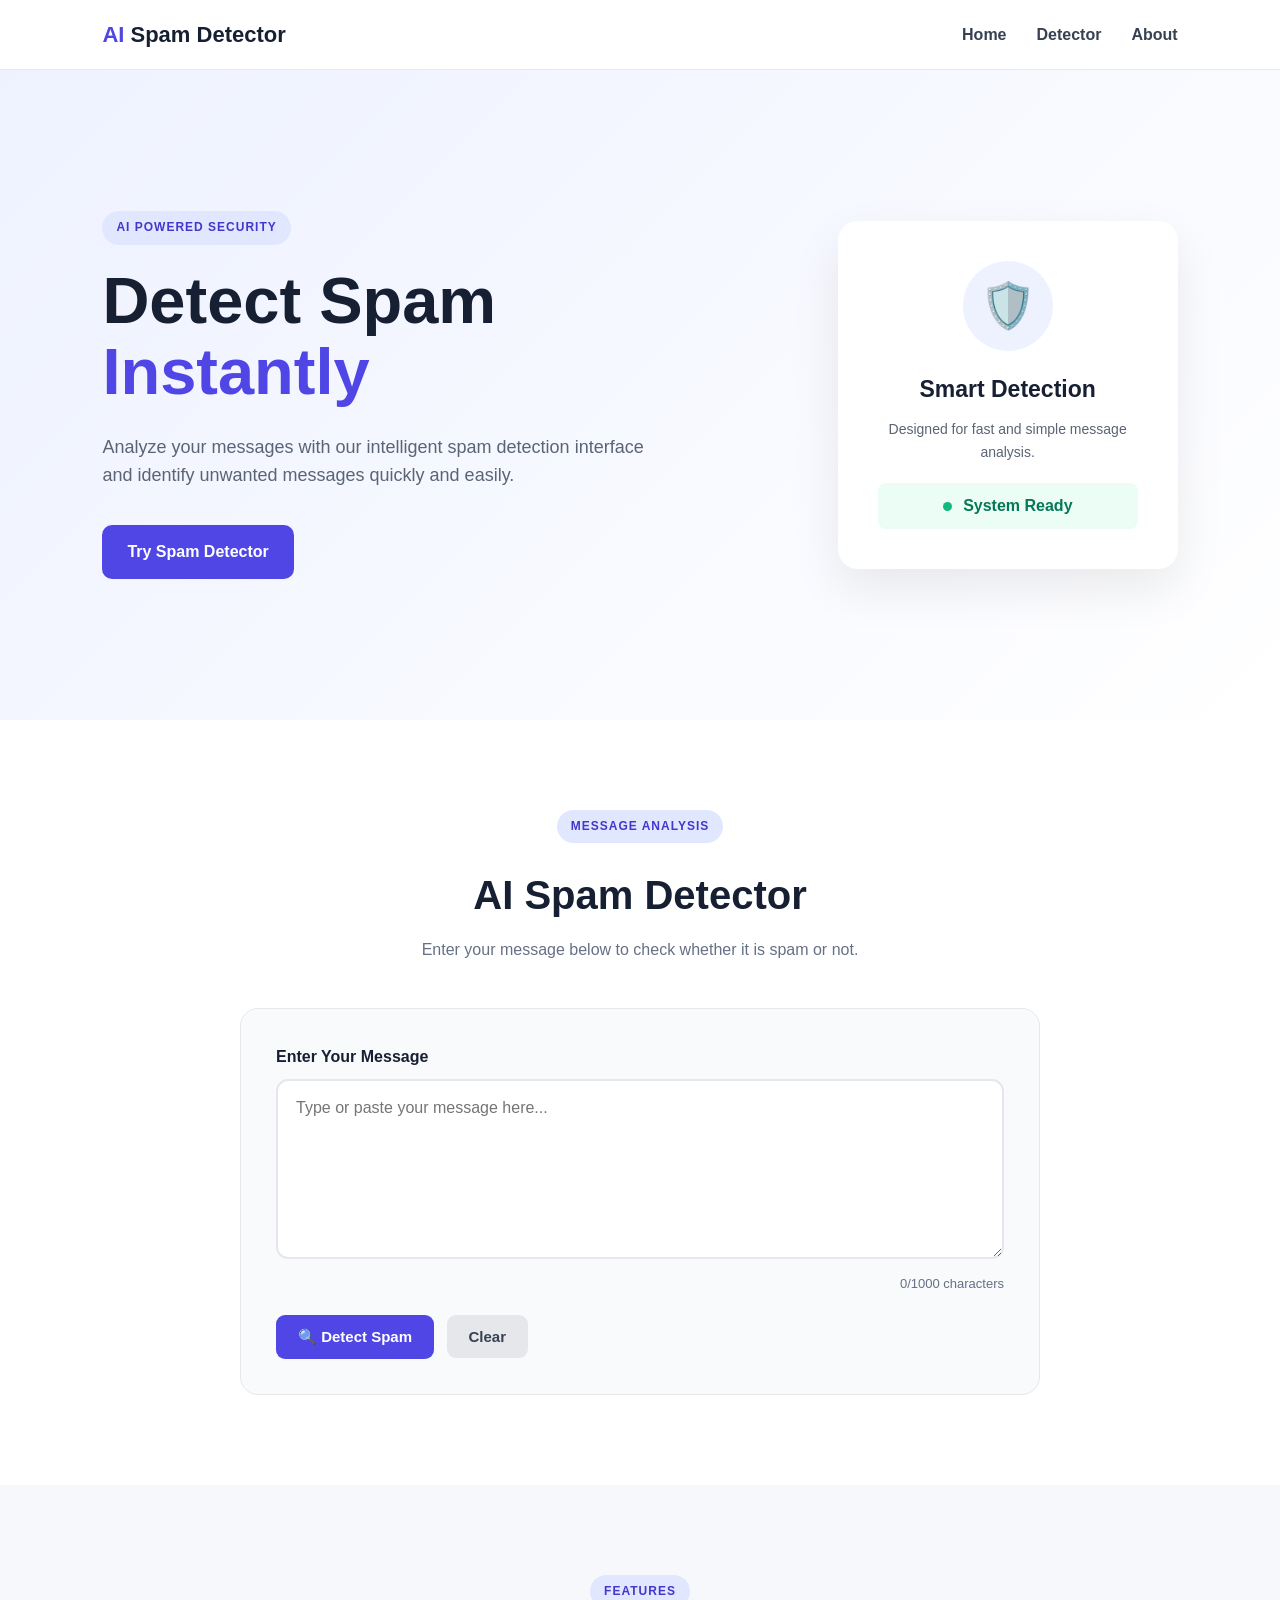
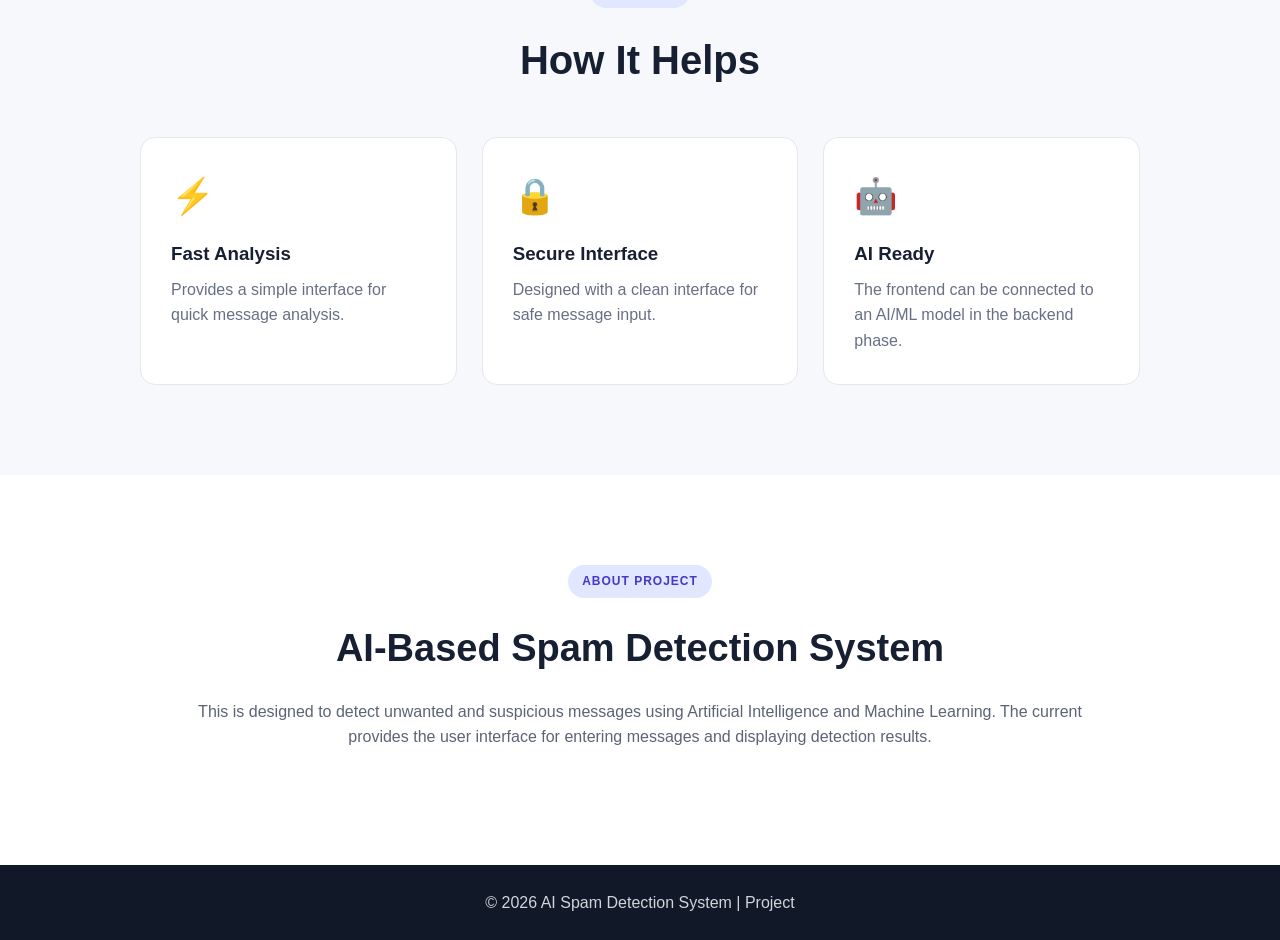
==== frontend/index.html @ e2ff486c "first commit" ====
<!DOCTYPE html>
<html lang="en">
<head>
    <meta charset="UTF-8">
    <meta name="viewport" content="width=device-width, initial-scale=1.0">
    <title>AI Spam Detection</title>
    <link rel="stylesheet" href="style.css">
</head>

<body>

    <header class="navbar">
        <div class="logo">
            <span>AI</span> Spam Detector
        </div>

        <nav>
            <a href="#home">Home</a>
            <a href="#detector">Detector</a>
            <a href="#about">About</a>
        </nav>
    </header>

    <main>

        <!-- HOME -->
        <section id="home" class="hero">
            <div class="hero-content">
                <div class="badge">AI POWERED SECURITY</div>

                <h1>Detect Spam<br><span>Instantly</span></h1>

                <p>
                    Analyze your messages with our intelligent spam detection
                    interface and identify unwanted messages quickly and easily.
                </p>

                <a href="#detector" class="primary-btn">
                    Try Spam Detector
                </a>
            </div>

            <div class="hero-card">
                <div class="shield">🛡️</div>
                <h3>Smart Detection</h3>
                <p>Designed for fast and simple message analysis.</p>

                <div class="status">
                    <span class="dot"></span>
                    System Ready
                </div>
            </div>
        </section>

        <!-- DETECTOR -->
        <section id="detector" class="detector-section">

            <div class="section-heading">
                <div class="badge">MESSAGE ANALYSIS</div>
                <h2>AI Spam Detector</h2>
                <p>
                    Enter your message below to check whether it is spam or not.
                </p>
            </div>

            <div class="detector-box">

                <label for="message">Enter Your Message</label>

                <textarea
                    id="message"
                    placeholder="Type or paste your message here..."
                    maxlength="1000"></textarea>

                <div class="counter">
                    <span id="charCount">0</span>/1000 characters
                </div>

                <button id="detectBtn" class="detect-btn">
                    🔍 Detect Spam
                </button>

                <button id="clearBtn" class="clear-btn">
                    Clear
                </button>

                <!-- RESULT -->
                <div id="result" class="result hidden">

                    <div id="resultIcon" class="result-icon">
                        ✓
                    </div>

                    <div>
                        <h3 id="resultTitle">Result</h3>
                        <p id="resultMessage">
                            Detection result will appear here.
                        </p>
                    </div>

                </div>

            </div>
        </section>

        <!-- FEATURES -->
        <section class="features">

            <div class="section-heading">
                <div class="badge">FEATURES</div>
                <h2>How It Helps</h2>
            </div>

            <div class="feature-grid">

                <div class="feature-card">
                    <div class="feature-icon">⚡</div>
                    <h3>Fast Analysis</h3>
                    <p>
                        Provides a simple interface for quick message analysis.
                    </p>
                </div>

                <div class="feature-card">
                    <div class="feature-icon">🔒</div>
                    <h3>Secure Interface</h3>
                    <p>
                        Designed with a clean interface for safe message input.
                    </p>
                </div>

                <div class="feature-card">
                    <div class="feature-icon">🤖</div>
                    <h3>AI Ready</h3>
                    <p>
                        The frontend can be connected to an AI/ML model in the
                        backend phase.
                    </p>
                </div>

            </div>
        </section>

        <!-- ABOUT -->
        <section id="about" class="about">

            <div class="about-content">
                <div class="badge">ABOUT PROJECT</div>

                <h2>AI-Based Spam Detection System</h2>

                <p>
                    This  is designed to detect unwanted and suspicious
                    messages using Artificial Intelligence and Machine Learning.
                    The current  provides the user interface for entering
                    messages and displaying detection results.
                </p>

                
            </div>

        </section>

    </main>

    <footer>
        <p>© 2026 AI Spam Detection System | Project</p>
    </footer>

    <script src="script.js"></script>

</body>
</html>
---- frontend/style.css ----
* {
    margin: 0;
    padding: 0;
    box-sizing: border-box;
}

html {
    scroll-behavior: smooth;
}

body {
    font-family: Arial, Helvetica, sans-serif;
    background: #f6f8fc;
    color: #172033;
    line-height: 1.6;
}

/* NAVBAR */

.navbar {
    width: 100%;
    min-height: 70px;
    background: #ffffff;
    display: flex;
    justify-content: space-between;
    align-items: center;
    padding: 0 8%;
    border-bottom: 1px solid #e7eaf0;
    position: sticky;
    top: 0;
    z-index: 1000;
}

.logo {
    font-size: 22px;
    font-weight: 700;
}

.logo span {
    color: #4f46e5;
}

.navbar nav {
    display: flex;
    gap: 30px;
}

.navbar nav a {
    text-decoration: none;
    color: #374151;
    font-weight: 600;
    transition: 0.3s;
}

.navbar nav a:hover {
    color: #4f46e5;
}

/* HERO */

.hero {
    min-height: 650px;
    padding: 90px 8%;
    display: flex;
    align-items: center;
    justify-content: space-between;
    gap: 50px;
    background: linear-gradient(135deg, #eef2ff, #ffffff);
}

.hero-content {
    max-width: 650px;
}

.badge {
    display: inline-block;
    background: #e0e7ff;
    color: #4338ca;
    padding: 7px 14px;
    border-radius: 30px;
    font-size: 12px;
    font-weight: 700;
    letter-spacing: 1px;
    margin-bottom: 20px;
}

.hero h1 {
    font-size: 65px;
    line-height: 1.1;
    margin-bottom: 25px;
}

.hero h1 span {
    color: #4f46e5;
}

.hero p {
    font-size: 18px;
    color: #5b6475;
    max-width: 570px;
    margin-bottom: 35px;
}

.primary-btn {
    display: inline-block;
    padding: 14px 25px;
    background: #4f46e5;
    color: white;
    text-decoration: none;
    border-radius: 10px;
    font-weight: 700;
    transition: 0.3s;
}

.primary-btn:hover {
    background: #3730a3;
    transform: translateY(-2px);
}

/* HERO CARD */

.hero-card {
    width: 340px;
    background: white;
    padding: 40px;
    border-radius: 20px;
    text-align: center;
    box-shadow: 0 20px 50px rgba(0, 0, 0, 0.08);
}

.shield {
    width: 90px;
    height: 90px;
    margin: auto auto 20px;
    border-radius: 50%;
    background: #eef2ff;
    display: flex;
    align-items: center;
    justify-content: center;
    font-size: 45px;
}

.hero-card h3 {
    font-size: 23px;
    margin-bottom: 10px;
}

.hero-card p {
    font-size: 14px;
    margin-bottom: 20px;
}

.status {
    padding: 10px;
    background: #ecfdf5;
    color: #047857;
    border-radius: 8px;
    font-weight: 600;
}

.dot {
    width: 9px;
    height: 9px;
    display: inline-block;
    background: #10b981;
    border-radius: 50%;
    margin-right: 7px;
}

/* DETECTOR */

.detector-section {
    padding: 90px 8%;
    background: white;
}

.section-heading {
    text-align: center;
    margin-bottom: 45px;
}

.section-heading h2 {
    font-size: 40px;
    margin-bottom: 10px;
}

.section-heading p {
    color: #667085;
}

/* DETECTOR BOX */

.detector-box {
    max-width: 800px;
    margin: auto;
    padding: 35px;
    background: #f8fafc;
    border: 1px solid #e5e7eb;
    border-radius: 18px;
}

.detector-box label {
    display: block;
    font-weight: 700;
    margin-bottom: 10px;
}

textarea {
    width: 100%;
    height: 180px;
    resize: vertical;
    border: 2px solid #e5e7eb;
    border-radius: 12px;
    padding: 18px;
    font-size: 16px;
    font-family: inherit;
    outline: none;
    background: white;
}

textarea:focus {
    border-color: #4f46e5;
}

.counter {
    text-align: right;
    color: #667085;
    font-size: 13px;
    margin: 7px 0 20px;
}

.detect-btn,
.clear-btn {
    border: none;
    border-radius: 9px;
    padding: 13px 22px;
    cursor: pointer;
    font-size: 15px;
    font-weight: 700;
}

.detect-btn {
    background: #4f46e5;
    color: white;
}

.detect-btn:hover {
    background: #3730a3;
}

.clear-btn {
    background: #e5e7eb;
    color: #374151;
    margin-left: 8px;
}

/* RESULT */

.result {
    margin-top: 25px;
    padding: 20px;
    border-radius: 12px;
    display: flex;
    align-items: center;
    gap: 18px;
}

.result-icon {
    width: 55px;
    height: 55px;
    border-radius: 50%;
    display: flex;
    align-items: center;
    justify-content: center;
    font-size: 25px;
    font-weight: bold;
}

.result h3 {
    margin-bottom: 3px;
}

.result p {
    color: #5b6475;
}

.spam-result {
    background: #fef2f2;
    border: 1px solid #fecaca;
}

.spam-result .result-icon {
    background: #fee2e2;
    color: #dc2626;
}

.safe-result {
    background: #ecfdf5;
    border: 1px solid #a7f3d0;
}

.safe-result .result-icon {
    background: #d1fae5;
    color: #059669;
}

.hidden {
    display: none;
}

/* FEATURES */

.features {
    padding: 90px 8%;
    background: #f6f8fc;
}

.feature-grid {
    max-width: 1000px;
    margin: auto;
    display: grid;
    grid-template-columns: repeat(3, 1fr);
    gap: 25px;
}

.feature-card {
    background: white;
    padding: 30px;
    border-radius: 15px;
    border: 1px solid #e5e7eb;
    transition: 0.3s;
}

.feature-card:hover {
    transform: translateY(-5px);
    box-shadow: 0 15px 30px rgba(0, 0, 0, 0.07);
}

.feature-icon {
    font-size: 35px;
    margin-bottom: 15px;
}

.feature-card h3 {
    margin-bottom: 8px;
}

.feature-card p {
    color: #667085;
}

/* ABOUT */

.about {
    padding: 90px 8%;
    background: white;
}

.about-content {
    max-width: 900px;
    margin: auto;
    text-align: center;
}

.about-content h2 {
    font-size: 38px;
    margin-bottom: 20px;
}

.about-content p {
    color: #5b6475;
    margin-bottom: 25px;
}

.tech-list {
    display: flex;
    justify-content: center;
    flex-wrap: wrap;
    gap: 10px;
}

.tech-list span {
    padding: 8px 15px;
    background: #eef2ff;
    color: #4338ca;
    border-radius: 20px;
    font-weight: 600;
    font-size: 14px;
}

/* FOOTER */

footer {
    background: #111827;
    color: #d1d5db;
    text-align: center;
    padding: 25px;
}

/* RESPONSIVE */

@media (max-width: 850px) {

    .hero {
        flex-direction: column;
        text-align: center;
    }

    .hero-card {
        width: 100%;
        max-width: 400px;
    }

    .hero h1 {
        font-size: 48px;
    }

    .feature-grid {
        grid-template-columns: 1fr;
        max-width: 500px;
    }
}

@media (max-width: 600px) {

    .navbar {
        padding: 15px 5%;
        flex-direction: column;
        gap: 10px;
    }

    .navbar nav {
        gap: 15px;
    }

    .hero {
        padding: 60px 5%;
    }

    .hero h1 {
        font-size: 40px;
    }

    .detector-section,
    .features,
    .about {
        padding: 60px 5%;
    }

    .detector-box {
        padding: 20px;
    }

    .section-heading h2 {
        font-size: 30px;
    }
}
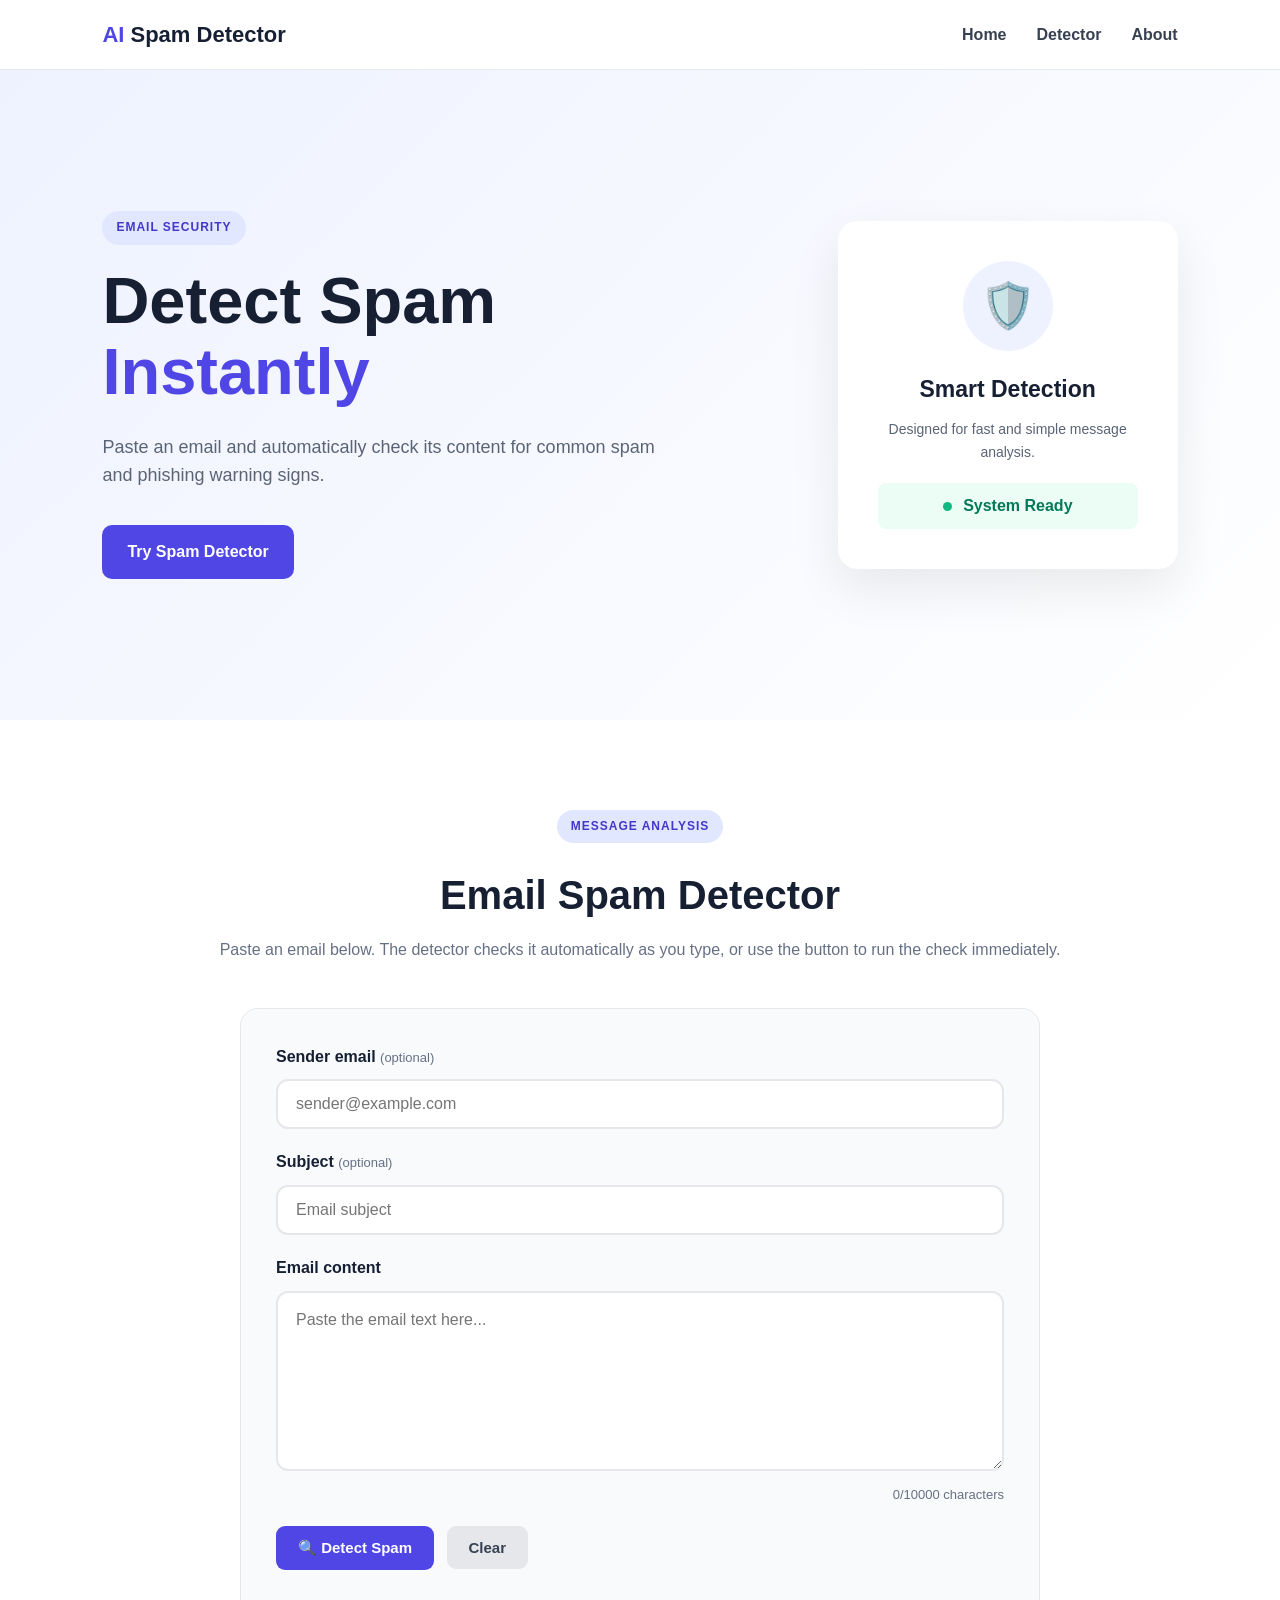
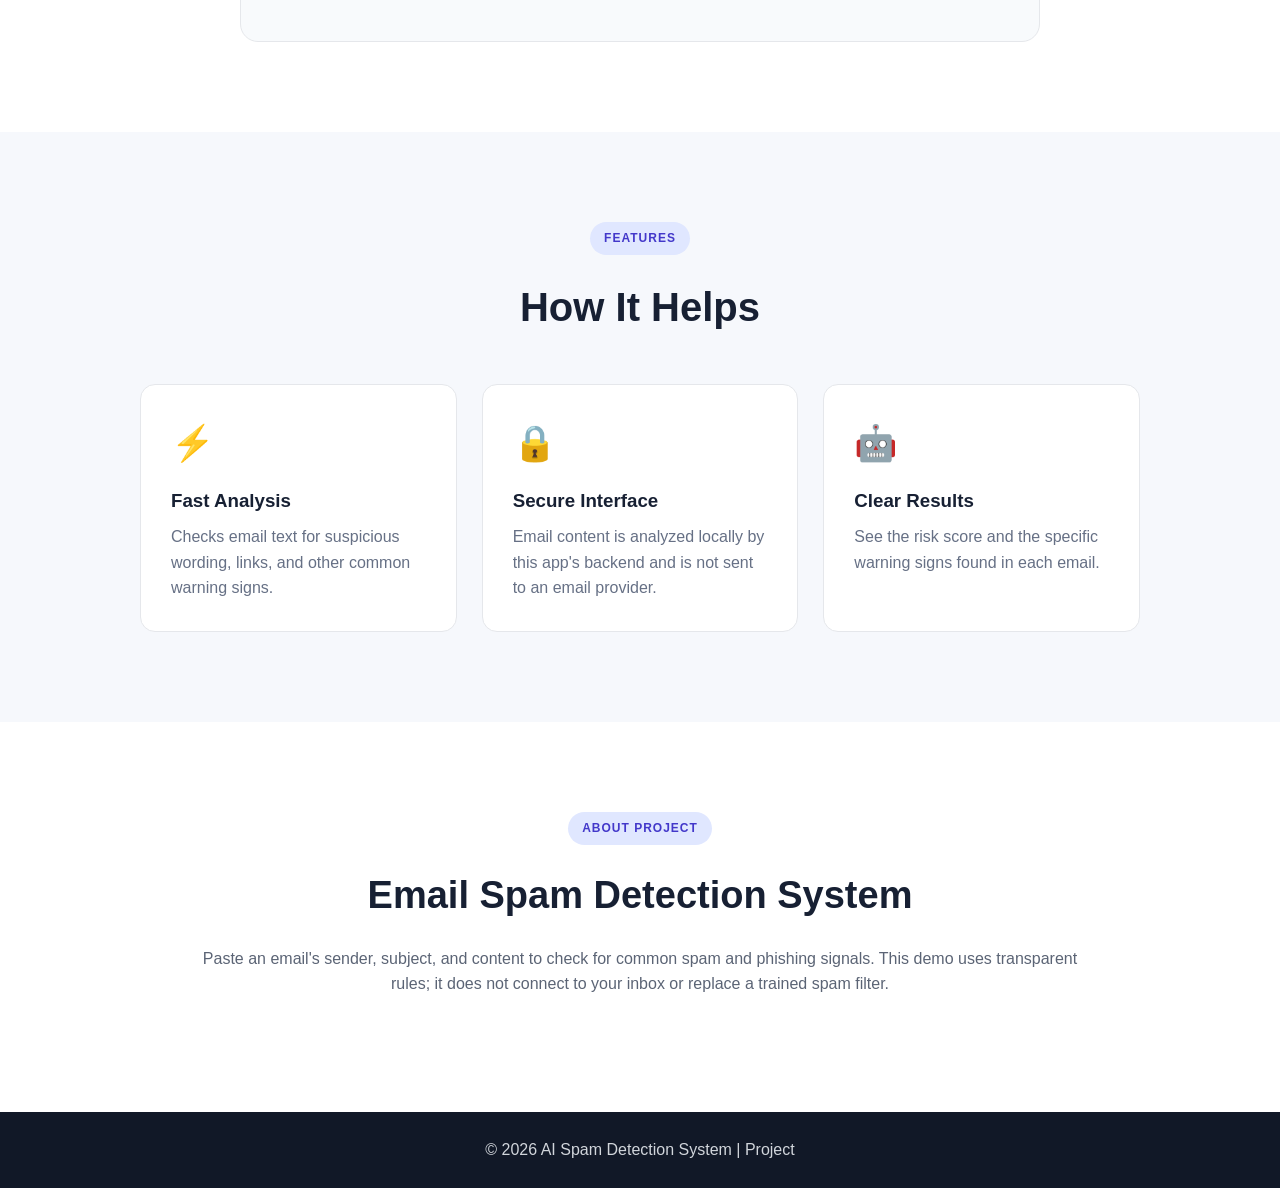
==== commit ba72980e: "Add email spam detector and documentation Co-authored-by: Copilot <223556219+Copilot@users.noreply.g" ====
--- a/frontend/index.html
+++ b/frontend/index.html
@@ -26,13 +26,13 @@
         <!-- HOME -->
         <section id="home" class="hero">
             <div class="hero-content">
-                <div class="badge">AI POWERED SECURITY</div>
+                <div class="badge">EMAIL SECURITY</div>
 
                 <h1>Detect Spam<br><span>Instantly</span></h1>
 
                 <p>
-                    Analyze your messages with our intelligent spam detection
-                    interface and identify unwanted messages quickly and easily.
+                    Paste an email and automatically check its content for common
+                    spam and phishing warning signs.
                 </p>
 
                 <a href="#detector" class="primary-btn">
@@ -57,35 +57,53 @@
 
             <div class="section-heading">
                 <div class="badge">MESSAGE ANALYSIS</div>
-                <h2>AI Spam Detector</h2>
+                <h2>Email Spam Detector</h2>
                 <p>
-                    Enter your message below to check whether it is spam or not.
+                    Paste an email below. The detector checks it automatically as
+                    you type, or use the button to run the check immediately.
                 </p>
             </div>
 
             <div class="detector-box">
 
-                <label for="message">Enter Your Message</label>
+                <label for="sender">Sender email <span>(optional)</span></label>
+                <input
+                    id="sender"
+                    type="email"
+                    maxlength="254"
+                    autocomplete="off"
+                    placeholder="sender@example.com">
 
+                <label for="subject">Subject <span>(optional)</span></label>
+                <input
+                    id="subject"
+                    type="text"
+                    maxlength="200"
+                    placeholder="Email subject">
+
+                <label for="message">Email content</label>
                 <textarea
                     id="message"
-                    placeholder="Type or paste your message here..."
-                    maxlength="1000"></textarea>
+                    placeholder="Paste the email text here..."
+                    maxlength="10000"
+                    required></textarea>
 
                 <div class="counter">
-                    <span id="charCount">0</span>/1000 characters
+                    <span id="charCount">0</span>/10000 characters
                 </div>
 
-                <button id="detectBtn" class="detect-btn">
+                <button id="detectBtn" class="detect-btn" type="button">
                     🔍 Detect Spam
                 </button>
 
-                <button id="clearBtn" class="clear-btn">
+                <button id="clearBtn" class="clear-btn" type="button">
                     Clear
                 </button>
 
+                <p id="detectionStatus" class="detection-status" role="status" aria-live="polite"></p>
+
                 <!-- RESULT -->
-                <div id="result" class="result hidden">
+                <div id="result" class="result hidden" aria-live="polite">
 
                     <div id="resultIcon" class="result-icon">
                         ✓
@@ -96,6 +114,7 @@
                         <p id="resultMessage">
                             Detection result will appear here.
                         </p>
+                        <ul id="resultSignals" class="result-signals"></ul>
                     </div>
 
                 </div>
@@ -116,25 +135,20 @@
                 <div class="feature-card">
                     <div class="feature-icon">⚡</div>
                     <h3>Fast Analysis</h3>
-                    <p>
-                        Provides a simple interface for quick message analysis.
-                    </p>
+                    <p>Checks email text for suspicious wording, links, and other common warning signs.</p>
                 </div>
 
                 <div class="feature-card">
                     <div class="feature-icon">🔒</div>
                     <h3>Secure Interface</h3>
-                    <p>
-                        Designed with a clean interface for safe message input.
-                    </p>
+                    <p>Email content is analyzed locally by this app's backend and is not sent to an email provider.</p>
                 </div>
 
                 <div class="feature-card">
                     <div class="feature-icon">🤖</div>
-                    <h3>AI Ready</h3>
+                    <h3>Clear Results</h3>
                     <p>
-                        The frontend can be connected to an AI/ML model in the
-                        backend phase.
+                        See the risk score and the specific warning signs found in each email.
                     </p>
                 </div>
 
@@ -147,13 +161,12 @@
             <div class="about-content">
                 <div class="badge">ABOUT PROJECT</div>
 
-                <h2>AI-Based Spam Detection System</h2>
+                <h2>Email Spam Detection System</h2>
 
                 <p>
-                    This  is designed to detect unwanted and suspicious
-                    messages using Artificial Intelligence and Machine Learning.
-                    The current  provides the user interface for entering
-                    messages and displaying detection results.
+                    Paste an email's sender, subject, and content to check for common
+                    spam and phishing signals. This demo uses transparent rules; it
+                    does not connect to your inbox or replace a trained spam filter.
                 </p>
 
                 
--- a/frontend/style.css
+++ b/frontend/style.css
@@ -205,9 +205,33 @@
     margin-bottom: 10px;
 }
 
+input[type="email"],
+input[type="text"] {
+    width: 100%;
+    border: 2px solid #e5e7eb;
+    border-radius: 12px;
+    padding: 14px 18px;
+    margin-bottom: 20px;
+    font-size: 16px;
+    font-family: inherit;
+    outline: none;
+    background: white;
+}
+
+input[type="email"]:focus,
+input[type="text"]:focus {
+    border-color: #4f46e5;
+}
+
+.detector-box label span {
+    color: #667085;
+    font-size: 13px;
+    font-weight: 400;
+}
+
 textarea {
     width: 100%;
-    height: 180px;
+    min-height: 180px;
     resize: vertical;
     border: 2px solid #e5e7eb;
     border-radius: 12px;
@@ -254,6 +278,22 @@
     margin-left: 8px;
 }
 
+.detect-btn:disabled {
+    cursor: wait;
+    opacity: 0.7;
+}
+
+.detection-status {
+    min-height: 24px;
+    margin-top: 12px;
+    color: #667085;
+    font-size: 14px;
+}
+
+.detection-status.error {
+    color: #b91c1c;
+}
+
 /* RESULT */
 
 .result {
@@ -281,6 +321,11 @@
 }
 
 .result p {
+    color: #5b6475;
+}
+
+.result-signals {
+    margin: 10px 0 0 18px;
     color: #5b6475;
 }
 
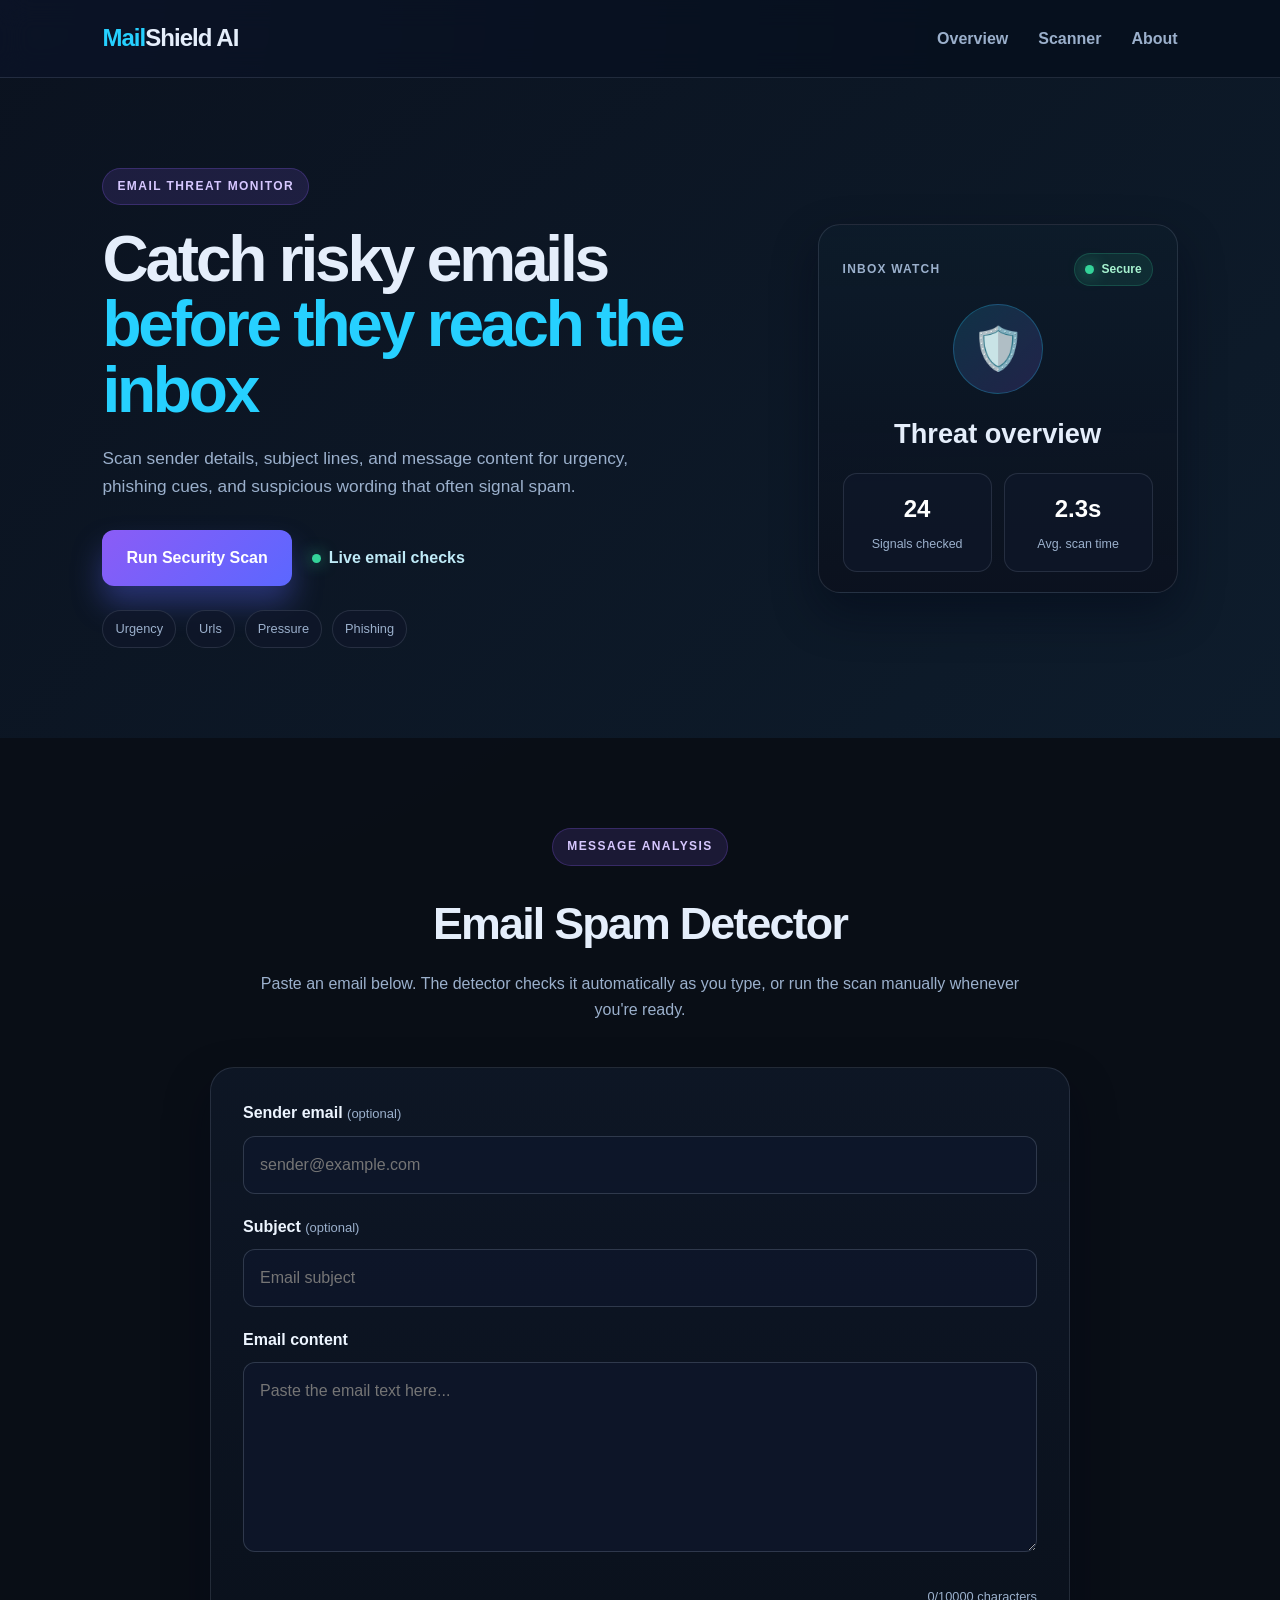
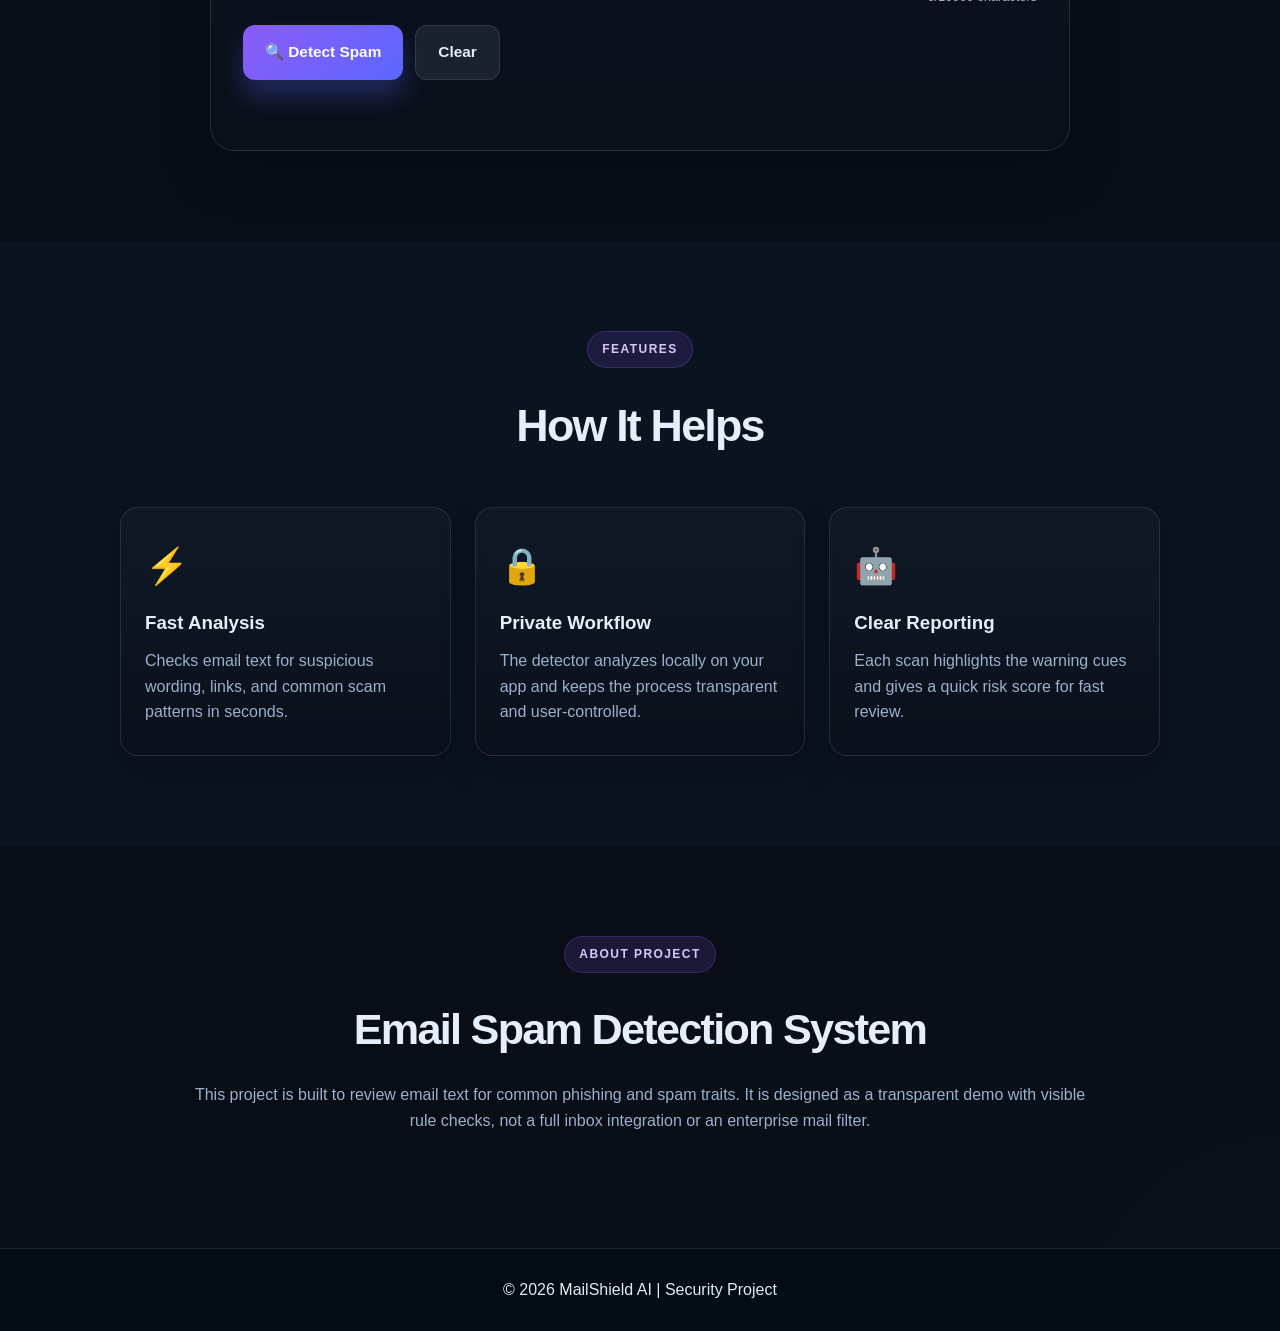
==== commit f9c9c181: "Refresh spam detector UI Co-authored-by: Copilot <223556219+Copilot@users.noreply.github.com>" ====
--- a/frontend/index.html
+++ b/frontend/index.html
@@ -3,7 +3,7 @@
 <head>
     <meta charset="UTF-8">
     <meta name="viewport" content="width=device-width, initial-scale=1.0">
-    <title>AI Spam Detection</title>
+    <title>MailShield AI</title>
     <link rel="stylesheet" href="style.css">
 </head>
 
@@ -11,57 +11,74 @@
 
     <header class="navbar">
         <div class="logo">
-            <span>AI</span> Spam Detector
+            <span>Mail</span>Shield AI
         </div>
 
         <nav>
-            <a href="#home">Home</a>
-            <a href="#detector">Detector</a>
+            <a href="#home">Overview</a>
+            <a href="#detector">Scanner</a>
             <a href="#about">About</a>
         </nav>
     </header>
 
     <main>
 
-        <!-- HOME -->
         <section id="home" class="hero">
             <div class="hero-content">
-                <div class="badge">EMAIL SECURITY</div>
+                <div class="badge">EMAIL THREAT MONITOR</div>
 
-                <h1>Detect Spam<br><span>Instantly</span></h1>
+                <h1>Catch risky emails<br><span>before they reach the inbox</span></h1>
 
                 <p>
-                    Paste an email and automatically check its content for common
-                    spam and phishing warning signs.
+                    Scan sender details, subject lines, and message content for urgency,
+                    phishing cues, and suspicious wording that often signal spam.
                 </p>
 
-                <a href="#detector" class="primary-btn">
-                    Try Spam Detector
-                </a>
+                <div class="hero-actions">
+                    <a href="#detector" class="primary-btn">Run Security Scan</a>
+                    <span class="mini-status"><span class="dot"></span>Live email checks</span>
+                </div>
+
+                <div class="signal-row">
+                    <span>Urgency</span>
+                    <span>Urls</span>
+                    <span>Pressure</span>
+                    <span>Phishing</span>
+                </div>
             </div>
 
             <div class="hero-card">
+                <div class="panel-header">
+                    <span class="mini-label">Inbox watch</span>
+                    <span class="status-pill"><span class="dot"></span>Secure</span>
+                </div>
+
                 <div class="shield">🛡️</div>
-                <h3>Smart Detection</h3>
-                <p>Designed for fast and simple message analysis.</p>
+                <h3>Threat overview</h3>
 
-                <div class="status">
-                    <span class="dot"></span>
-                    System Ready
+                <div class="metric-list">
+                    <div>
+                        <strong>24</strong>
+                        <span>Signals checked</span>
+                    </div>
+                    <div>
+                        <strong>2.3s</strong>
+                        <span>Avg. scan time</span>
+                    </div>
                 </div>
             </div>
         </section>
 
-        <!-- DETECTOR -->
         <section id="detector" class="detector-section">
 
             <div class="section-heading">
                 <div class="badge">MESSAGE ANALYSIS</div>
                 <h2>Email Spam Detector</h2>
                 <p>
-                    Paste an email below. The detector checks it automatically as
-                    you type, or use the button to run the check immediately.
+                    Paste an email below. The detector checks it automatically as you type,
+                    or run the scan manually whenever you're ready.
                 </p>
+                <p id="hostingNotice" class="hosting-notice hidden" role="status"></p>
             </div>
 
             <div class="detector-box">
@@ -92,22 +109,20 @@
                     <span id="charCount">0</span>/10000 characters
                 </div>
 
-                <button id="detectBtn" class="detect-btn" type="button">
-                    🔍 Detect Spam
-                </button>
+                <div class="button-row">
+                    <button id="detectBtn" class="detect-btn" type="button">
+                        🔍 Detect Spam
+                    </button>
 
-                <button id="clearBtn" class="clear-btn" type="button">
-                    Clear
-                </button>
+                    <button id="clearBtn" class="clear-btn" type="button">
+                        Clear
+                    </button>
+                </div>
 
                 <p id="detectionStatus" class="detection-status" role="status" aria-live="polite"></p>
 
-                <!-- RESULT -->
                 <div id="result" class="result hidden" aria-live="polite">
-
-                    <div id="resultIcon" class="result-icon">
-                        ✓
-                    </div>
+                    <div id="resultIcon" class="result-icon">✓</div>
 
                     <div>
                         <h3 id="resultTitle">Result</h3>
@@ -116,13 +131,11 @@
                         </p>
                         <ul id="resultSignals" class="result-signals"></ul>
                     </div>
-
                 </div>
 
             </div>
         </section>
 
-        <!-- FEATURES -->
         <section class="features">
 
             <div class="section-heading">
@@ -135,27 +148,24 @@
                 <div class="feature-card">
                     <div class="feature-icon">⚡</div>
                     <h3>Fast Analysis</h3>
-                    <p>Checks email text for suspicious wording, links, and other common warning signs.</p>
+                    <p>Checks email text for suspicious wording, links, and common scam patterns in seconds.</p>
                 </div>
 
                 <div class="feature-card">
                     <div class="feature-icon">🔒</div>
-                    <h3>Secure Interface</h3>
-                    <p>Email content is analyzed locally by this app's backend and is not sent to an email provider.</p>
+                    <h3>Private Workflow</h3>
+                    <p>The detector analyzes locally on your app and keeps the process transparent and user-controlled.</p>
                 </div>
 
                 <div class="feature-card">
                     <div class="feature-icon">🤖</div>
-                    <h3>Clear Results</h3>
-                    <p>
-                        See the risk score and the specific warning signs found in each email.
-                    </p>
+                    <h3>Clear Reporting</h3>
+                    <p>Each scan highlights the warning cues and gives a quick risk score for fast review.</p>
                 </div>
 
             </div>
         </section>
 
-        <!-- ABOUT -->
         <section id="about" class="about">
 
             <div class="about-content">
@@ -164,12 +174,10 @@
                 <h2>Email Spam Detection System</h2>
 
                 <p>
-                    Paste an email's sender, subject, and content to check for common
-                    spam and phishing signals. This demo uses transparent rules; it
-                    does not connect to your inbox or replace a trained spam filter.
+                    This project is built to review email text for common phishing and spam traits.
+                    It is designed as a transparent demo with visible rule checks, not a full inbox
+                    integration or an enterprise mail filter.
                 </p>
-
-                
             </div>
 
         </section>
@@ -177,10 +185,10 @@
     </main>
 
     <footer>
-        <p>© 2026 AI Spam Detection System | Project</p>
+        <p>© 2026 MailShield AI | Security Project</p>
     </footer>
 
     <script src="script.js"></script>
 
 </body>
-</html>+</html>
--- a/frontend/style.css
+++ b/frontend/style.css
@@ -1,3 +1,20 @@
+:root {
+    --bg: #07111f;
+    --bg-soft: #0d1b2a;
+    --panel: rgba(10, 18, 30, 0.82);
+    --panel-strong: rgba(17, 25, 39, 0.96);
+    --panel-alt: #101b2b;
+    --line: rgba(148, 163, 184, 0.18);
+    --text: #e5eefb;
+    --muted: #9bb0cc;
+    --primary: #8b5cf6;
+    --secondary: #26d0ff;
+    --success: #34d399;
+    --danger: #f87171;
+    --warning: #fbbf24;
+    --shadow: 0 20px 45px rgba(2, 6, 23, 0.45);
+}
+
 * {
     margin: 0;
     padding: 0;
@@ -9,35 +26,51 @@
 }
 
 body {
-    font-family: Arial, Helvetica, sans-serif;
-    background: #f6f8fc;
-    color: #172033;
+    font-family: "Segoe UI", Tahoma, Geneva, Verdana, sans-serif;
+    background:
+        radial-gradient(circle at top left, rgba(139, 92, 246, 0.18), transparent 32%),
+        radial-gradient(circle at bottom right, rgba(38, 208, 255, 0.12), transparent 30%),
+        var(--bg);
+    color: var(--text);
     line-height: 1.6;
+}
+
+img {
+    max-width: 100%;
+    display: block;
+}
+
+button,
+input,
+textarea {
+    font: inherit;
 }
 
 /* NAVBAR */
 
 .navbar {
     width: 100%;
-    min-height: 70px;
-    background: #ffffff;
+    min-height: 78px;
+    background: rgba(7, 17, 31, 0.8);
+    backdrop-filter: blur(14px);
     display: flex;
     justify-content: space-between;
     align-items: center;
     padding: 0 8%;
-    border-bottom: 1px solid #e7eaf0;
+    border-bottom: 1px solid var(--line);
     position: sticky;
     top: 0;
     z-index: 1000;
 }
 
 .logo {
-    font-size: 22px;
-    font-weight: 700;
+    font-size: 24px;
+    font-weight: 800;
+    letter-spacing: -0.04em;
 }
 
 .logo span {
-    color: #4f46e5;
+    color: var(--secondary);
 }
 
 .navbar nav {
@@ -47,13 +80,13 @@
 
 .navbar nav a {
     text-decoration: none;
-    color: #374151;
+    color: var(--muted);
     font-weight: 600;
-    transition: 0.3s;
+    transition: 0.25s ease;
 }
 
 .navbar nav a:hover {
-    color: #4f46e5;
+    color: var(--text);
 }
 
 /* HERO */
@@ -64,114 +97,192 @@
     display: flex;
     align-items: center;
     justify-content: space-between;
-    gap: 50px;
-    background: linear-gradient(135deg, #eef2ff, #ffffff);
+    gap: 52px;
+    background: linear-gradient(135deg, rgba(10, 18, 30, 0.96), rgba(15, 30, 46, 0.86));
 }
 
 .hero-content {
-    max-width: 650px;
+    max-width: 660px;
 }
 
 .badge {
     display: inline-block;
-    background: #e0e7ff;
-    color: #4338ca;
-    padding: 7px 14px;
-    border-radius: 30px;
+    background: rgba(139, 92, 246, 0.14);
+    border: 1px solid rgba(139, 92, 246, 0.25);
+    color: #d6c7ff;
+    padding: 8px 14px;
+    border-radius: 999px;
     font-size: 12px;
     font-weight: 700;
-    letter-spacing: 1px;
-    margin-bottom: 20px;
+    letter-spacing: 0.12em;
+    margin-bottom: 22px;
 }
 
 .hero h1 {
-    font-size: 65px;
-    line-height: 1.1;
-    margin-bottom: 25px;
+    font-size: clamp(2.6rem, 5vw, 4.2rem);
+    line-height: 1.02;
+    margin-bottom: 22px;
+    letter-spacing: -0.05em;
 }
 
 .hero h1 span {
-    color: #4f46e5;
+    color: var(--secondary);
 }
 
 .hero p {
-    font-size: 18px;
-    color: #5b6475;
-    max-width: 570px;
-    margin-bottom: 35px;
+    font-size: 1.08rem;
+    color: var(--muted);
+    max-width: 560px;
+    margin-bottom: 30px;
+}
+
+.hero-actions {
+    display: flex;
+    align-items: center;
+    gap: 20px;
+    flex-wrap: wrap;
+    margin-bottom: 24px;
 }
 
 .primary-btn {
-    display: inline-block;
-    padding: 14px 25px;
-    background: #4f46e5;
+    display: inline-flex;
+    align-items: center;
+    justify-content: center;
+    padding: 15px 24px;
+    background: linear-gradient(135deg, var(--primary), #5b67ff);
     color: white;
     text-decoration: none;
-    border-radius: 10px;
+    border-radius: 12px;
     font-weight: 700;
-    transition: 0.3s;
+    box-shadow: 0 18px 30px rgba(91, 103, 255, 0.35);
+    transition: transform 0.25s ease, box-shadow 0.25s ease;
 }
 
 .primary-btn:hover {
-    background: #3730a3;
     transform: translateY(-2px);
-}
-
-/* HERO CARD */
+    box-shadow: 0 24px 40px rgba(91, 103, 255, 0.38);
+}
+
+.mini-status {
+    display: inline-flex;
+    align-items: center;
+    gap: 8px;
+    color: #bfeaf7;
+    font-weight: 600;
+}
+
+.signal-row {
+    display: flex;
+    flex-wrap: wrap;
+    gap: 10px;
+}
+
+.signal-row span {
+    padding: 8px 12px;
+    border: 1px solid var(--line);
+    border-radius: 999px;
+    background: rgba(15, 23, 42, 0.8);
+    color: var(--muted);
+    font-size: 0.8rem;
+}
 
 .hero-card {
-    width: 340px;
-    background: white;
-    padding: 40px;
-    border-radius: 20px;
-    text-align: center;
-    box-shadow: 0 20px 50px rgba(0, 0, 0, 0.08);
+    width: min(100%, 360px);
+    background: linear-gradient(180deg, rgba(13, 27, 42, 0.96), rgba(11, 17, 30, 0.9));
+    padding: 28px 24px 20px;
+    border: 1px solid var(--line);
+    border-radius: 22px;
+    box-shadow: var(--shadow);
+}
+
+.panel-header {
+    display: flex;
+    align-items: center;
+    justify-content: space-between;
+    margin-bottom: 14px;
+}
+
+.mini-label {
+    color: var(--muted);
+    font-size: 0.75rem;
+    font-weight: 700;
+    letter-spacing: 0.1em;
+    text-transform: uppercase;
+}
+
+.status-pill {
+    display: inline-flex;
+    align-items: center;
+    gap: 8px;
+    background: rgba(52, 211, 153, 0.1);
+    color: #a7f3d0;
+    border: 1px solid rgba(52, 211, 153, 0.2);
+    border-radius: 999px;
+    padding: 6px 10px;
+    font-size: 0.75rem;
+    font-weight: 700;
 }
 
 .shield {
     width: 90px;
     height: 90px;
-    margin: auto auto 20px;
+    margin: 18px auto 18px;
     border-radius: 50%;
-    background: #eef2ff;
+    background: linear-gradient(135deg, rgba(38, 208, 255, 0.14), rgba(139, 92, 246, 0.18));
+    border: 1px solid rgba(38, 208, 255, 0.25);
     display: flex;
     align-items: center;
     justify-content: center;
-    font-size: 45px;
+    font-size: 42px;
 }
 
 .hero-card h3 {
-    font-size: 23px;
-    margin-bottom: 10px;
-}
-
-.hero-card p {
-    font-size: 14px;
-    margin-bottom: 20px;
-}
-
-.status {
-    padding: 10px;
-    background: #ecfdf5;
-    color: #047857;
-    border-radius: 8px;
-    font-weight: 600;
+    text-align: center;
+    font-size: 1.7rem;
+    margin-bottom: 18px;
+}
+
+.metric-list {
+    display: grid;
+    grid-template-columns: repeat(2, minmax(0, 1fr));
+    gap: 12px;
+}
+
+.metric-list div {
+    background: rgba(15, 23, 42, 0.7);
+    border: 1px solid var(--line);
+    border-radius: 14px;
+    padding: 16px 14px;
+    display: flex;
+    flex-direction: column;
+    gap: 6px;
+    text-align: center;
+}
+
+.metric-list strong {
+    font-size: 1.5rem;
+    color: white;
+}
+
+.metric-list span {
+    color: var(--muted);
+    font-size: 0.78rem;
 }
 
 .dot {
     width: 9px;
     height: 9px;
     display: inline-block;
-    background: #10b981;
+    background: var(--success);
     border-radius: 50%;
-    margin-right: 7px;
+    box-shadow: 0 0 16px rgba(52, 211, 153, 0.8);
 }
 
 /* DETECTOR */
 
 .detector-section {
     padding: 90px 8%;
-    background: white;
+    background: rgba(9, 14, 22, 0.9);
 }
 
 .section-heading {
@@ -180,173 +291,202 @@
 }
 
 .section-heading h2 {
-    font-size: 40px;
-    margin-bottom: 10px;
+    font-size: clamp(2rem, 4vw, 2.8rem);
+    margin-bottom: 12px;
+    letter-spacing: -0.04em;
 }
 
 .section-heading p {
-    color: #667085;
+    color: var(--muted);
+    max-width: 800px;
+    margin: 0 auto;
+}
+
+.hosting-notice {
+    max-width: 800px;
+    margin: 18px auto 0;
+    padding: 12px 16px;
+    border: 1px solid rgba(251, 191, 36, 0.4);
+    border-radius: 12px;
+    background: rgba(251, 191, 36, 0.08);
+    color: #f8d88d;
+    text-align: left;
 }
 
 /* DETECTOR BOX */
 
 .detector-box {
-    max-width: 800px;
+    max-width: 860px;
     margin: auto;
-    padding: 35px;
-    background: #f8fafc;
-    border: 1px solid #e5e7eb;
-    border-radius: 18px;
+    padding: 32px;
+    background: linear-gradient(180deg, rgba(14, 23, 38, 0.96), rgba(10, 17, 27, 0.95));
+    border: 1px solid var(--line);
+    border-radius: 24px;
+    box-shadow: var(--shadow);
 }
 
 .detector-box label {
     display: block;
     font-weight: 700;
     margin-bottom: 10px;
+    color: #edf5ff;
+}
+
+.detector-box label span {
+    color: var(--muted);
+    font-size: 13px;
+    font-weight: 500;
 }
 
 input[type="email"],
-input[type="text"] {
+input[type="text"],
+textarea {
     width: 100%;
-    border: 2px solid #e5e7eb;
+    border: 1px solid rgba(148, 163, 184, 0.25);
     border-radius: 12px;
-    padding: 14px 18px;
+    padding: 15px 16px;
     margin-bottom: 20px;
-    font-size: 16px;
+    font-size: 1rem;
     font-family: inherit;
     outline: none;
-    background: white;
+    color: var(--text);
+    background: rgba(15, 23, 42, 0.86);
+    transition: border-color 0.25s ease, box-shadow 0.25s ease, transform 0.25s ease;
 }
 
 input[type="email"]:focus,
-input[type="text"]:focus {
-    border-color: #4f46e5;
-}
-
-.detector-box label span {
-    color: #667085;
-    font-size: 13px;
-    font-weight: 400;
+input[type="text"]:focus,
+textarea:focus {
+    border-color: rgba(38, 208, 255, 0.6);
+    box-shadow: 0 0 0 3px rgba(38, 208, 255, 0.12);
 }
 
 textarea {
-    width: 100%;
-    min-height: 180px;
+    min-height: 190px;
     resize: vertical;
-    border: 2px solid #e5e7eb;
-    border-radius: 12px;
-    padding: 18px;
-    font-size: 16px;
-    font-family: inherit;
-    outline: none;
-    background: white;
-}
-
-textarea:focus {
-    border-color: #4f46e5;
 }
 
 .counter {
     text-align: right;
-    color: #667085;
-    font-size: 13px;
-    margin: 7px 0 20px;
+    color: var(--muted);
+    font-size: 0.8rem;
+    margin: 7px 0 18px;
+}
+
+.button-row {
+    display: flex;
+    gap: 12px;
+    flex-wrap: wrap;
 }
 
 .detect-btn,
 .clear-btn {
     border: none;
-    border-radius: 9px;
-    padding: 13px 22px;
+    border-radius: 12px;
+    padding: 14px 22px;
     cursor: pointer;
-    font-size: 15px;
+    font-size: 0.96rem;
     font-weight: 700;
+    transition: transform 0.2s ease, opacity 0.2s ease, filter 0.2s ease;
 }
 
 .detect-btn {
-    background: #4f46e5;
+    background: linear-gradient(135deg, var(--primary), #5b67ff);
     color: white;
-}
-
-.detect-btn:hover {
-    background: #3730a3;
+    box-shadow: 0 16px 25px rgba(91, 103, 255, 0.28);
+}
+
+.detect-btn:hover,
+.clear-btn:hover {
+    transform: translateY(-1px);
 }
 
 .clear-btn {
-    background: #e5e7eb;
-    color: #374151;
-    margin-left: 8px;
+    background: rgba(148, 163, 184, 0.12);
+    color: var(--text);
+    border: 1px solid var(--line);
 }
 
 .detect-btn:disabled {
     cursor: wait;
     opacity: 0.7;
+    filter: saturate(0.8);
 }
 
 .detection-status {
     min-height: 24px;
-    margin-top: 12px;
-    color: #667085;
-    font-size: 14px;
+    margin-top: 14px;
+    color: var(--muted);
+    font-size: 0.88rem;
 }
 
 .detection-status.error {
-    color: #b91c1c;
+    color: #fecaca;
 }
 
 /* RESULT */
 
 .result {
-    margin-top: 25px;
-    padding: 20px;
-    border-radius: 12px;
+    margin-top: 24px;
+    padding: 18px 20px;
+    border-radius: 16px;
     display: flex;
     align-items: center;
     gap: 18px;
+    border: 1px solid var(--line);
+    background: rgba(15, 23, 42, 0.72);
 }
 
 .result-icon {
-    width: 55px;
-    height: 55px;
+    width: 56px;
+    height: 56px;
     border-radius: 50%;
     display: flex;
     align-items: center;
     justify-content: center;
-    font-size: 25px;
-    font-weight: bold;
+    font-size: 1.5rem;
+    font-weight: 900;
+    background: rgba(38, 208, 255, 0.12);
+    color: var(--secondary);
+    flex-shrink: 0;
 }
 
 .result h3 {
-    margin-bottom: 3px;
+    margin-bottom: 4px;
+    font-size: 1.2rem;
 }
 
 .result p {
-    color: #5b6475;
+    color: var(--muted);
 }
 
 .result-signals {
     margin: 10px 0 0 18px;
-    color: #5b6475;
+    color: var(--muted);
+}
+
+.result-signals li {
+    margin-top: 6px;
 }
 
 .spam-result {
-    background: #fef2f2;
-    border: 1px solid #fecaca;
+    background: rgba(248, 113, 113, 0.08);
+    border-color: rgba(248, 113, 113, 0.2);
 }
 
 .spam-result .result-icon {
-    background: #fee2e2;
-    color: #dc2626;
+    background: rgba(248, 113, 113, 0.12);
+    color: var(--danger);
 }
 
 .safe-result {
-    background: #ecfdf5;
-    border: 1px solid #a7f3d0;
+    background: rgba(52, 211, 153, 0.08);
+    border-color: rgba(52, 211, 153, 0.2);
 }
 
 .safe-result .result-icon {
-    background: #d1fae5;
-    color: #059669;
+    background: rgba(52, 211, 153, 0.12);
+    color: var(--success);
 }
 
 .hidden {
@@ -357,48 +497,49 @@
 
 .features {
     padding: 90px 8%;
-    background: #f6f8fc;
+    background: #0a1320;
 }
 
 .feature-grid {
-    max-width: 1000px;
+    max-width: 1040px;
     margin: auto;
     display: grid;
-    grid-template-columns: repeat(3, 1fr);
-    gap: 25px;
+    grid-template-columns: repeat(3, minmax(0, 1fr));
+    gap: 24px;
 }
 
 .feature-card {
-    background: white;
-    padding: 30px;
-    border-radius: 15px;
-    border: 1px solid #e5e7eb;
-    transition: 0.3s;
+    background: linear-gradient(180deg, rgba(17, 25, 39, 0.96), rgba(10, 17, 27, 0.9));
+    padding: 30px 24px;
+    border: 1px solid var(--line);
+    border-radius: 18px;
+    box-shadow: 0 15px 35px rgba(2, 6, 23, 0.22);
+    transition: transform 0.25s ease, border-color 0.25s ease;
 }
 
 .feature-card:hover {
-    transform: translateY(-5px);
-    box-shadow: 0 15px 30px rgba(0, 0, 0, 0.07);
+    transform: translateY(-6px);
+    border-color: rgba(38, 208, 255, 0.35);
 }
 
 .feature-icon {
-    font-size: 35px;
-    margin-bottom: 15px;
+    font-size: 2.2rem;
+    margin-bottom: 14px;
 }
 
 .feature-card h3 {
-    margin-bottom: 8px;
+    margin-bottom: 10px;
 }
 
 .feature-card p {
-    color: #667085;
+    color: var(--muted);
 }
 
 /* ABOUT */
 
 .about {
     padding: 90px 8%;
-    background: white;
+    background: rgba(9, 14, 22, 0.9);
 }
 
 .about-content {
@@ -408,38 +549,24 @@
 }
 
 .about-content h2 {
-    font-size: 38px;
-    margin-bottom: 20px;
+    font-size: clamp(2rem, 4vw, 2.7rem);
+    margin-bottom: 18px;
+    letter-spacing: -0.04em;
 }
 
 .about-content p {
-    color: #5b6475;
+    color: var(--muted);
     margin-bottom: 25px;
 }
 
-.tech-list {
-    display: flex;
-    justify-content: center;
-    flex-wrap: wrap;
-    gap: 10px;
-}
-
-.tech-list span {
-    padding: 8px 15px;
-    background: #eef2ff;
-    color: #4338ca;
-    border-radius: 20px;
-    font-weight: 600;
-    font-size: 14px;
-}
-
 /* FOOTER */
 
 footer {
-    background: #111827;
-    color: #d1d5db;
+    background: #030b13;
+    color: #dfeaf7;
     text-align: center;
-    padding: 25px;
+    padding: 28px 20px;
+    border-top: 1px solid var(--line);
 }
 
 /* RESPONSIVE */
@@ -451,13 +578,18 @@
         text-align: center;
     }
 
+    .hero-content {
+        max-width: 90%;
+    }
+
+    .hero-actions,
+    .signal-row {
+        justify-content: center;
+    }
+
     .hero-card {
         width: 100%;
-        max-width: 400px;
-    }
-
-    .hero h1 {
-        font-size: 48px;
+        max-width: 420px;
     }
 
     .feature-grid {
@@ -469,23 +601,18 @@
 @media (max-width: 600px) {
 
     .navbar {
-        padding: 15px 5%;
+        padding: 18px 5%;
         flex-direction: column;
-        gap: 10px;
+        gap: 12px;
     }
 
     .navbar nav {
-        gap: 15px;
-    }
-
-    .hero {
-        padding: 60px 5%;
-    }
-
-    .hero h1 {
-        font-size: 40px;
-    }
-
+        gap: 16px;
+        flex-wrap: wrap;
+        justify-content: center;
+    }
+
+    .hero,
     .detector-section,
     .features,
     .about {
@@ -496,7 +623,16 @@
         padding: 20px;
     }
 
-    .section-heading h2 {
-        font-size: 30px;
+    .button-row {
+        flex-direction: column;
+    }
+
+    .detect-btn,
+    .clear-btn {
+        width: 100%;
+    }
+
+    .metric-list {
+        grid-template-columns: 1fr;
     }
 }
